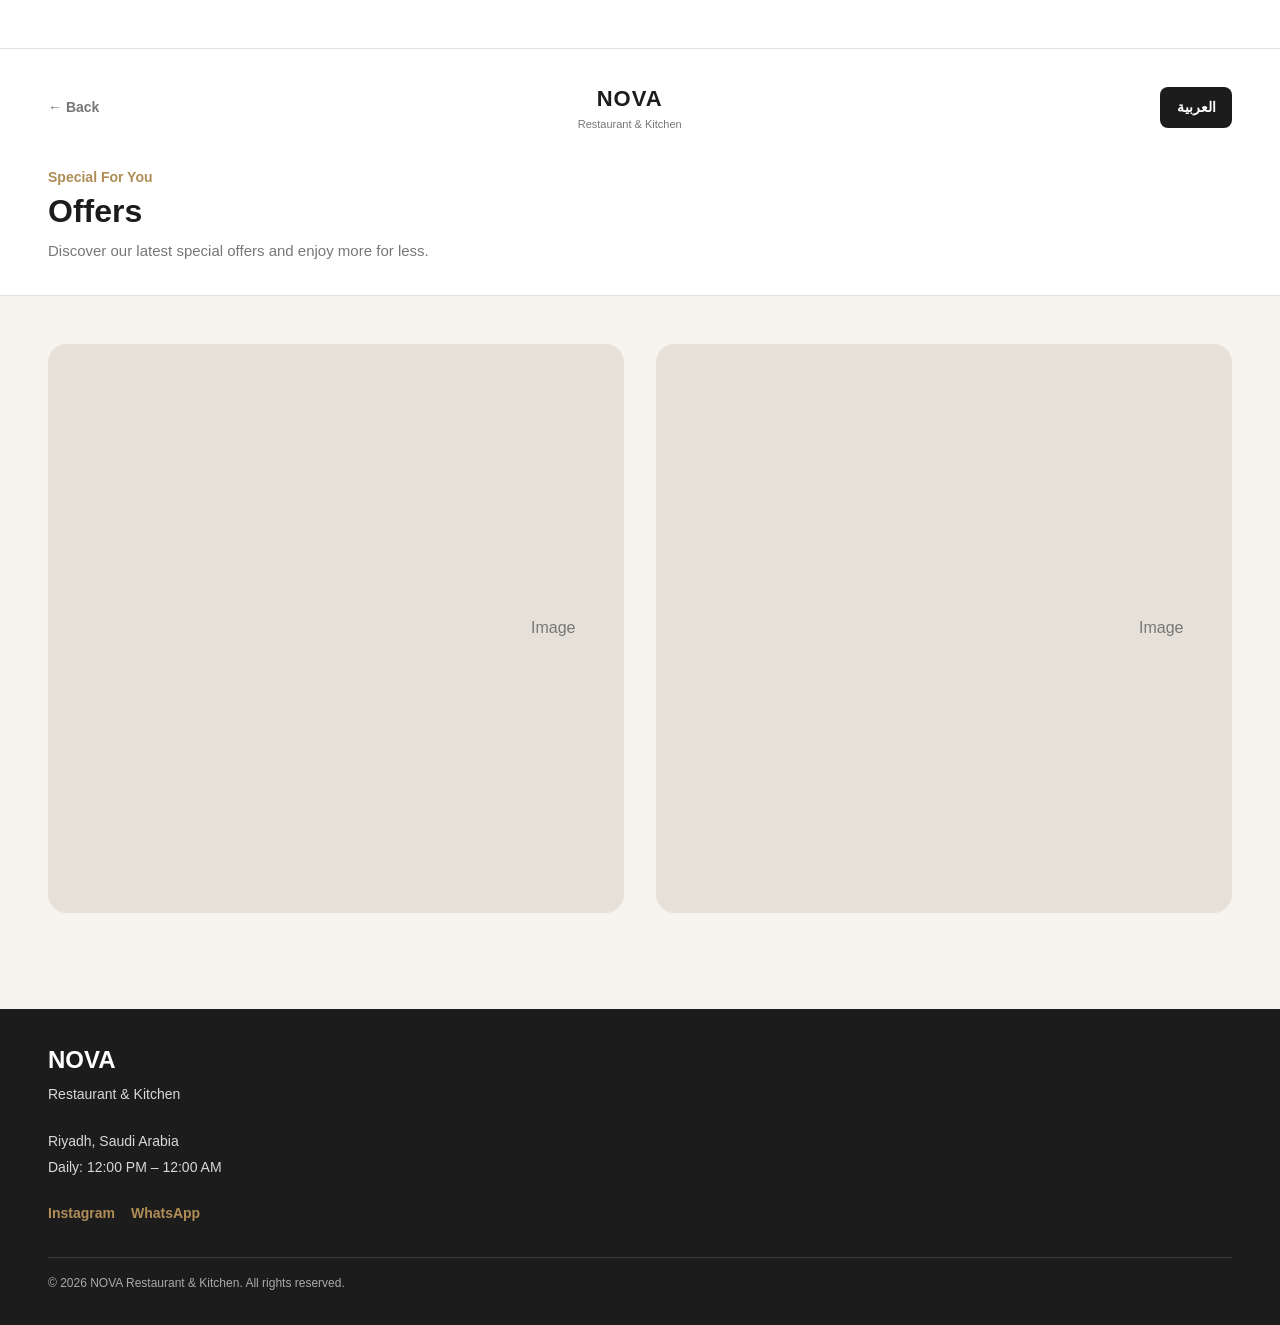
==== nova-restaurant-menu/offers.html @ 5a700b1c "Initial NOVA restaurant menu" ====
<!DOCTYPE html>
<html lang="en" dir="ltr">

<head>

    <meta charset="UTF-8">

    <meta
        name="viewport"
        content="width=device-width, initial-scale=1.0"
    >

    <meta
    name="description"
    content="Discover the latest special offers and exclusive deals from NOVA Restaurant & Kitchen."
>

<meta
    name="robots"
    content="index, follow"
>

<title>Special Offers | NOVA Restaurant & Kitchen</title>


    <!-- CSS -->

    <link
        rel="stylesheet"
        href="css/variables.css"
    >

    <link
        rel="stylesheet"
        href="css/global.css"
    >

    <link
        rel="stylesheet"
        href="css/components.css"
    >

    <link
        rel="stylesheet"
        href="css/responsive.css"
    >

</head>


<body>

    <div id="app">

        <!-- Header -->
        <header id="site-header">
        </header>


        <!-- Main Content -->
        <main id="main-content">

            <!-- Offers Header -->
            <section id="offers-header">

    <div class="container">

        <div class="offers-top">

            <a
                href="index.html"
                class="back-button"
            >
                ← Back
            </a>


            <div class="offers-brand">

                <span class="brand-name">
                    NOVA
                </span>

                <span class="brand-subtitle">
                    Restaurant & Kitchen
                </span>

            </div>


            <button
                type="button"
                class="language-button"
                id="language-button"
            >
                العربية
            </button>

        </div>


        <div class="offers-heading">

            <p class="section-label">
                Special For You
            </p>

            <h1 class="offers-title">
                Offers
            </h1>

            <p class="offers-description">
                Discover our latest special offers and enjoy more for less.
            </p>

        </div>

    </div>

</section>


            <!-- Offers Content -->
            <section id="offers-content">

    <div class="container">

        <div
            class="offers-list"
            id="offers-list"
        >
        </div>

    </div>

</section>

        </main>


        <!-- Footer -->
        <footer id="site-footer">

    <div class="container">

        <div class="footer-content">

            <div class="footer-brand">

                <h2>NOVA</h2>

                <p>
                    Restaurant & Kitchen
                </p>

            </div>


            <div class="footer-contact">

                <p>
                    Riyadh, Saudi Arabia
                </p>

                <p>
                    Daily: 12:00 PM – 12:00 AM
                </p>

            </div>


            <div class="footer-social">

                <a href="#">
                    Instagram
                </a>

                <a href="#">
                    WhatsApp
                </a>

            </div>

        </div>


        <div class="footer-bottom">

            <p>
                © 2026 NOVA Restaurant & Kitchen.
                All rights reserved.
            </p>

        </div>

    </div>

</footer>

    </div>
    <script src="js/main.js"></script>

</body>

</html>
---- nova-restaurant-menu/css/variables.css ----
:root {

    /* ==============================
       COLORS
    ============================== */

    --color-primary: #1C1C1C;
    --color-background: #F7F4EE;
    --color-surface: #FFFFFF;

    --color-accent: #B08D57;

    --color-text: #1C1C1C;
    --color-text-secondary: #777777;

    --color-border: #E5E1D8;


    /* ==============================
       FONTS
    ============================== */

    --font-english: "Inter", sans-serif;
    --font-arabic: "Tajawal", sans-serif;


    /* ==============================
       SPACING
    ============================== */

    --space-xs: 4px;
    --space-sm: 8px;
    --space-md: 16px;
    --space-lg: 24px;
    --space-xl: 32px;
    --space-2xl: 48px;


    /* ==============================
       BORDER RADIUS
    ============================== */

    --radius-sm: 8px;
    --radius-md: 12px;
    --radius-lg: 18px;


    /* ==============================
       LAYOUT
    ============================== */

    --container-width: 1200px;


    /* ==============================
       TRANSITION
    ============================== */

    --transition: 0.25s ease;

}
---- nova-restaurant-menu/css/global.css ----
/* ==============================
   GLOBAL RESET
============================== */

* {
    margin: 0;
    padding: 0;
    box-sizing: border-box;
}


/* ==============================
   HTML
============================== */

html {
    scroll-behavior: smooth;
}


/* ==============================
   BODY
============================== */

body {
    font-family: var(--font-english);
    background: var(--color-background);
    color: var(--color-text);
    line-height: 1.6;
}


/* ==============================
   ARABIC
============================== */

body[dir="rtl"] {
    font-family: var(--font-arabic);
}


/* ==============================
   FORM ELEMENTS
============================== */

button,
input {
    font: inherit;
}


/* ==============================
   BUTTON
============================== */

button {
    cursor: pointer;
    border: none;
}


/* ==============================
   IMAGES
============================== */

img {
    max-width: 100%;
    display: block;
}


/* ==============================
   LINKS
============================== */

a {
    text-decoration: none;
    color: inherit;
}


/* ==============================
   MAIN APP
============================== */

#app {
    width: 100%;
    min-height: 100vh;
}

/* ==============================
   RTL SUPPORT
============================== */

[dir="rtl"] {
    direction: rtl;
    text-align: right;
}


/* ==============================
   RTL LAYOUT ADJUSTMENTS
============================== */

[dir="rtl"] .quick-menu-button {
    align-self: flex-start;
}

[dir="rtl"] .product-badge {
    align-self: flex-start;
}


/* ==============================
   RTL TEXT
============================== */

[dir="rtl"] input {
    text-align: right;
}

/* ==============================
   CONTAINER
============================== */

.container {
    width: min(
        100% - 32px,
        var(--container-width)
    );

    margin-inline: auto;
}
---- nova-restaurant-menu/css/components.css ----
/* ==============================
   BASE LAYOUT
============================== */

#site-header,
#main-content,
#site-footer {
    width: 100%;
}


/* ==============================
   MAIN CONTENT
============================== */

#main-content {
    min-height: 60vh;
}

/* ==============================
   WELCOME SECTION
============================== */

#welcome-section {
    padding-block: var(--space-2xl);
}

.welcome-greeting {
    color: var(--color-accent);
    font-size: 14px;
    font-weight: 600;
    margin-bottom: var(--space-sm);
}

.welcome-title {
    font-size: 32px;
    line-height: 1.2;
    font-weight: 700;
    margin-bottom: var(--space-md);
}

.welcome-description {
    max-width: 520px;
    color: var(--color-text-secondary);
    font-size: 16px;
}

/* ==============================
   SEARCH SECTION
============================== */

#search-section {
    padding-block: var(--space-md);
}

.search-box {
    display: flex;
    gap: var(--space-sm);
    width: 100%;
}

.search-box input {
    flex: 1;
    min-width: 0;
    padding: 14px 16px;
    border: 1px solid var(--color-border);
    border-radius: var(--radius-md);
    background: var(--color-surface);
    color: var(--color-text);
    outline: none;
}

.search-box input:focus {
    border-color: var(--color-accent);
}

.search-box button {
    padding: 14px 20px;
    border-radius: var(--radius-md);
    background: var(--color-primary);
    color: var(--color-surface);
    transition: var(--transition);
}

.search-box button:hover {
    opacity: 0.9;
}

/* ==============================
   QUICK MENU SECTION
============================== */

#quick-menu-section {
    padding-block: var(--space-lg);
}

.quick-menu-card {
    display: flex;
    flex-direction: column;
    gap: var(--space-lg);
    padding: var(--space-xl);
    border-radius: var(--radius-lg);
    background: var(--color-primary);
    color: var(--color-surface);
}

.quick-menu-label {
    color: var(--color-accent);
    font-size: 14px;
    font-weight: 600;
    margin-bottom: var(--space-xs);
}

.quick-menu-title {
    font-size: 26px;
    line-height: 1.3;
    margin-bottom: var(--space-sm);
}

.quick-menu-description {
    color: #D8D8D8;
    font-size: 15px;
}

.quick-menu-button {
    align-self: flex-start;
    padding: 13px 20px;
    border-radius: var(--radius-md);
    background: var(--color-accent);
    color: var(--color-surface);
    font-weight: 600;
    transition: var(--transition);
}

.quick-menu-button:hover {
    opacity: 0.9;
}

/* ==============================
   CATEGORIES SECTION
============================== */

#categories-section {
    padding-block: var(--space-xl);
}

.section-heading {
    margin-bottom: var(--space-lg);
}

.section-label {
    color: var(--color-accent);
    font-size: 14px;
    font-weight: 600;
    margin-bottom: var(--space-xs);
}

.section-title {
    font-size: 24px;
    line-height: 1.3;
    font-weight: 700;
}

.categories-list {
    display: flex;
    gap: var(--space-sm);
    overflow-x: auto;
    padding-bottom: var(--space-sm);
    scrollbar-width: none;
}

.categories-list::-webkit-scrollbar {
    display: none;
}

.category-item {
    flex: 0 0 auto;
    padding: 10px 18px;
    border: 1px solid var(--color-border);
    border-radius: 999px;
    background: var(--color-surface);
    color: var(--color-text);
    white-space: nowrap;
    transition: var(--transition);
}

.category-item:hover {
    background: var(--color-primary);
    color: var(--color-surface);
    border-color: var(--color-primary);
}

/* ==============================
   POPULAR DISHES
============================== */

#popular-section {
    padding-block: var(--space-xl);
}

.products-grid {
    display: grid;
    grid-template-columns: 1fr;
    gap: var(--space-lg);
}

.product-card {
    overflow: hidden;
    border-radius: var(--radius-lg);
    background: var(--color-surface);
    border: 1px solid var(--color-border);
    transition: var(--transition);
}

.product-card:hover {
    transform: translateY(-2px);
}

.product-image {
    width: 100%;
    aspect-ratio: 4 / 3;
    display: flex;
    align-items: center;
    justify-content: center;
    background: var(--color-border);
    color: var(--color-text-secondary);
}

.product-content {
    padding: var(--space-md);
}

.product-name {
    font-size: 18px;
    font-weight: 700;
    margin-bottom: var(--space-xs);
}

.product-description {
    color: var(--color-text-secondary);
    font-size: 14px;
    margin-bottom: var(--space-md);
}

.product-price {
    color: var(--color-accent);
    font-size: 16px;
    font-weight: 700;
}

/* ==============================
   TODAY'S SPECIALS
============================== */

#specials-section {
    padding-block: var(--space-xl);
}

.specials-list {
    display: grid;
    grid-template-columns: 1fr;
    gap: var(--space-lg);
}

.offer-card {
    overflow: hidden;
    border-radius: var(--radius-lg);
    background: var(--color-surface);
    border: 1px solid var(--color-border);
}

.offer-image {
    width: 100%;
    aspect-ratio: 16 / 9;
    display: flex;
    align-items: center;
    justify-content: center;
    background: var(--color-border);
    color: var(--color-text-secondary);
}

.offer-content {
    padding: var(--space-lg);
}

.offer-label {
    color: var(--color-accent);
    font-size: 14px;
    font-weight: 600;
    margin-bottom: var(--space-xs);
}

.offer-title {
    font-size: 22px;
    font-weight: 700;
    margin-bottom: var(--space-sm);
}

.offer-description {
    color: var(--color-text-secondary);
    font-size: 14px;
    margin-bottom: var(--space-md);
}

.offer-price {
    display: flex;
    align-items: center;
    gap: var(--space-sm);
}

.offer-price-current {
    color: var(--color-accent);
    font-size: 18px;
    font-weight: 700;
}

.offer-price-original {
    color: var(--color-text-secondary);
    font-size: 14px;
    text-decoration: line-through;
}

/* ==============================
   RESTAURANT INFORMATION
============================== */

#restaurant-info-section {
    padding-block: var(--space-xl);
}

.restaurant-info {
    display: grid;
    grid-template-columns: 1fr;
    gap: var(--space-lg);
}

.restaurant-info > div {
    padding: var(--space-lg);
    border-radius: var(--radius-md);
    background: var(--color-surface);
    border: 1px solid var(--color-border);
}

.restaurant-info h3 {
    font-size: 18px;
    font-weight: 700;
    margin-bottom: var(--space-sm);
}

.restaurant-info p {
    color: var(--color-text-secondary);
    font-size: 14px;
}

.restaurant-actions {
    display: flex;
    flex-wrap: wrap;
    gap: var(--space-sm);
}

.restaurant-actions button {
    padding: 11px 16px;
    border-radius: var(--radius-md);
    background: var(--color-primary);
    color: var(--color-surface);
    transition: var(--transition);
}

.restaurant-actions button:hover {
    opacity: 0.9;
}

/* ==============================
   QUICK MENU HEADER
============================== */

#quick-menu-header {
    padding-block: var(--space-lg);
    border-bottom: 1px solid var(--color-border);
    background: var(--color-surface);
}

.quick-menu-top {
    display: flex;
    align-items: center;
    justify-content: space-between;
    gap: var(--space-md);
}

.back-button,
.language-button {
    font-size: 14px;
    font-weight: 600;
}

.back-button {
    color: var(--color-text-secondary);
}

.back-button:hover {
    color: var(--color-text);
}

.quick-menu-brand {
    display: flex;
    flex-direction: column;
    align-items: center;
}

.brand-name {
    font-size: 22px;
    font-weight: 700;
    letter-spacing: 1px;
}

.brand-subtitle {
    color: var(--color-text-secondary);
    font-size: 11px;
}

.language-button {
    padding: 9px 12px;
    border-radius: var(--radius-sm);
    background: var(--color-primary);
    color: var(--color-surface);
}

/* ==============================
   QUICK MENU CATEGORY NAVIGATION
============================== */

#quick-menu-categories {
    position: sticky;
    top: 0;
    z-index: 10;
    padding-block: var(--space-sm);
    background: var(--color-background);
    border-bottom: 1px solid var(--color-border);
}

.quick-menu-category-list {
    display: flex;
    gap: var(--space-sm);
    overflow-x: auto;
    padding-block: 2px;
    scrollbar-width: none;
}

.quick-menu-category-list::-webkit-scrollbar {
    display: none;
}

.quick-category {
    flex: 0 0 auto;
    padding: 9px 16px;
    border: 1px solid var(--color-border);
    border-radius: 999px;
    background: var(--color-surface);
    color: var(--color-text);
    font-size: 14px;
    font-weight: 600;
    white-space: nowrap;
    transition: var(--transition);
}

.quick-category:hover,
.quick-category.active {
    background: var(--color-primary);
    border-color: var(--color-primary);
    color: var(--color-surface);
}

/* ==============================
   QUICK MENU CONTENT
============================== */

#quick-menu-content {
    padding-block: var(--space-xl);
}

.quick-category-section {
    padding-block: var(--space-lg);
    scroll-margin-top: 70px;
}

.quick-category-title {
    font-size: 22px;
    font-weight: 700;
    margin-bottom: var(--space-md);
}

.quick-menu-items {
    display: flex;
    flex-direction: column;
    gap: var(--space-sm);
}

.quick-menu-item {
    display: flex;
    align-items: flex-start;
    justify-content: space-between;
    gap: var(--space-md);

    padding: var(--space-md);

    border-bottom: 1px solid var(--color-border);

    transition: var(--transition);
}

.quick-menu-item:hover {
    background: var(--color-surface);
    border-radius: var(--radius-sm);
}

.quick-menu-item h3 {
    font-size: 16px;
    font-weight: 700;
    margin-bottom: 4px;
}

.quick-menu-item p {
    color: var(--color-text-secondary);
    font-size: 13px;
    line-height: 1.5;
}

.quick-menu-item span {
    flex: 0 0 auto;
    color: var(--color-accent);
    font-size: 15px;
    font-weight: 700;
    white-space: nowrap;
}

/* ==============================
   FOOTER
============================== */

#site-footer {
    margin-top: var(--space-2xl);
    padding-block: var(--space-xl);
    background: var(--color-primary);
    color: var(--color-surface);
}

.footer-content {
    display: grid;
    grid-template-columns: 1fr;
    gap: var(--space-lg);
}

.footer-brand h2 {
    font-size: 24px;
    margin-bottom: var(--space-xs);
}

.footer-brand p,
.footer-contact p {
    color: #D8D8D8;
    font-size: 14px;
}

.footer-contact {
    display: flex;
    flex-direction: column;
    gap: var(--space-xs);
}

.footer-social {
    display: flex;
    flex-wrap: wrap;
    gap: var(--space-md);
}

.footer-social a {
    color: var(--color-accent);
    font-size: 14px;
    font-weight: 600;
}

.footer-bottom {
    margin-top: var(--space-xl);
    padding-top: var(--space-md);
    border-top: 1px solid #3A3A3A;
}

.footer-bottom p {
    color: #AAAAAA;
    font-size: 12px;
}

/* ==============================
   VISUAL MENU
============================== */

#visual-menu-header {
    padding-block: var(--space-lg);
    background: var(--color-surface);
    border-bottom: 1px solid var(--color-border);
}

.visual-menu-top {
    display: flex;
    align-items: center;
    justify-content: space-between;
    gap: var(--space-md);
}

.visual-menu-brand {
    display: flex;
    flex-direction: column;
    align-items: center;
}


#visual-menu-categories {
    position: sticky;
    top: 0;
    z-index: 10;
    padding-block: var(--space-sm);
    background: var(--color-background);
    border-bottom: 1px solid var(--color-border);
}

.visual-menu-category-list {
    display: flex;
    gap: var(--space-sm);
    overflow-x: auto;
    scrollbar-width: none;
}

.visual-menu-category-list::-webkit-scrollbar {
    display: none;
}

.visual-category {
    flex: 0 0 auto;
    padding: 9px 16px;
    border: 1px solid var(--color-border);
    border-radius: 999px;
    background: var(--color-surface);
    color: var(--color-text);
    font-size: 14px;
    font-weight: 600;
    white-space: nowrap;
    transition: var(--transition);
}

.visual-category:hover,
.visual-category.active {
    background: var(--color-primary);
    border-color: var(--color-primary);
    color: var(--color-surface);
}


/* ==============================
   VIEW CONTROLS
============================== */

#visual-menu-controls {
    padding-block: var(--space-md);
}

.menu-controls {
    display: flex;
    align-items: center;
    justify-content: flex-end;
    gap: var(--space-sm);
}

.view-mode-label {
    color: var(--color-text-secondary);
    font-size: 14px;
}

.view-mode-buttons {
    display: flex;
    gap: 4px;
    padding: 4px;
    border-radius: var(--radius-md);
    background: var(--color-border);
}

.view-mode-button {
    padding: 8px 14px;
    border-radius: var(--radius-sm);
    background: transparent;
    color: var(--color-text);
    font-size: 13px;
    font-weight: 600;
}

.view-mode-button.active {
    background: var(--color-surface);
}


/* ==============================
   VISUAL PRODUCTS
============================== */

#visual-menu-products {
    padding-block: var(--space-lg);
}

.visual-category-section {
    padding-block: var(--space-lg);
    scroll-margin-top: 70px;
}

.visual-category-title {
    font-size: 22px;
    font-weight: 700;
    margin-bottom: var(--space-lg);
}

.visual-products-grid {
    display: grid;
    grid-template-columns: 1fr;
    gap: var(--space-lg);
}

.visual-product-card {
    overflow: hidden;
    border-radius: var(--radius-lg);
    background: var(--color-surface);
    border: 1px solid var(--color-border);
    transition: var(--transition);
}

.visual-product-card:hover {
    transform: translateY(-3px);
}

.visual-product-image {
    width: 100%;
    aspect-ratio: 4 / 3;
    display: flex;
    align-items: center;
    justify-content: center;
    background: var(--color-border);
    color: var(--color-text-secondary);
}

.visual-product-content {
    padding: var(--space-md);
}

.visual-product-content h3 {
    font-size: 17px;
    font-weight: 700;
    margin-bottom: var(--space-xs);
}

.visual-product-content p {
    color: var(--color-text-secondary);
    font-size: 14px;
    margin-bottom: var(--space-md);
}

.visual-product-price {
    color: var(--color-accent);
    font-size: 16px;
    font-weight: 700;
}

/* ==============================
   PRODUCT DETAILS
============================== */

#product-details-header {
    padding-block: var(--space-lg);
    background: var(--color-surface);
    border-bottom: 1px solid var(--color-border);
}

.product-details-top {
    display: flex;
    align-items: center;
    justify-content: space-between;
    gap: var(--space-md);
}

.product-details-brand {
    display: flex;
    flex-direction: column;
    align-items: center;
}


#product-details-content {
    padding-block: var(--space-2xl);
}

.product-details {
    display: grid;
    grid-template-columns: 1fr;
    gap: var(--space-xl);
}


/* Product Image */

.product-details-image {
    width: 100%;
    aspect-ratio: 4 / 3;
    display: flex;
    align-items: center;
    justify-content: center;

    border-radius: var(--radius-lg);

    background: var(--color-border);
    color: var(--color-text-secondary);
}


/* Product Information */

.product-details-info {
    display: flex;
    flex-direction: column;
}


/* Badge */

.product-badge {
    align-self: flex-start;
    margin-bottom: var(--space-sm);

    padding: 6px 10px;

    border-radius: 999px;

    background: var(--color-accent);
    color: var(--color-surface);

    font-size: 12px;
    font-weight: 600;
}


/* Name */

.product-details-name {
    font-size: 30px;
    line-height: 1.2;
    font-weight: 700;
    margin-bottom: var(--space-sm);
}


/* Price */

.product-details-price {
    color: var(--color-accent);
    font-size: 20px;
    font-weight: 700;
    margin-bottom: var(--space-lg);
}


/* Description */

.product-details-description {
    color: var(--color-text-secondary);
    font-size: 15px;
    line-height: 1.7;
    margin-bottom: var(--space-xl);
}


/* Details Sections */

.product-details-section {
    padding-block: var(--space-lg);
    border-top: 1px solid var(--color-border);
}

.product-details-section h2 {
    font-size: 17px;
    font-weight: 700;
    margin-bottom: var(--space-sm);
}

.product-details-section p {
    color: var(--color-text-secondary);
    font-size: 14px;
    line-height: 1.7;
}

/* ==============================
   SEARCH PAGE
============================== */

#search-page-header {
    padding-block: var(--space-lg);
    background: var(--color-surface);
    border-bottom: 1px solid var(--color-border);
}

.search-page-top {
    display: flex;
    align-items: center;
    justify-content: space-between;
    gap: var(--space-md);
}

.search-page-brand {
    display: flex;
    flex-direction: column;
    align-items: center;
}

.search-page-heading {
    margin-top: var(--space-xl);
}

.search-page-title {
    font-size: 30px;
    line-height: 1.2;
    font-weight: 700;
}


/* Search Input */

#search-page-input {
    padding-block: var(--space-xl);
}

.search-page-box {
    display: flex;
    gap: var(--space-sm);
}

.search-page-box input {
    flex: 1;
    min-width: 0;
    padding: 14px 16px;
    border: 1px solid var(--color-border);
    border-radius: var(--radius-md);
    background: var(--color-surface);
    color: var(--color-text);
    outline: none;
}

.search-page-box input:focus {
    border-color: var(--color-accent);
}

.search-page-box button {
    padding: 14px 20px;
    border-radius: var(--radius-md);
    background: var(--color-primary);
    color: var(--color-surface);
}


/* Popular Searches */

#popular-searches {
    padding-block: var(--space-lg);
}

.popular-search-list {
    display: flex;
    flex-wrap: wrap;
    gap: var(--space-sm);
}

.popular-search-item {
    padding: 10px 16px;
    border: 1px solid var(--color-border);
    border-radius: 999px;
    background: var(--color-surface);
    color: var(--color-text);
    font-size: 14px;
    transition: var(--transition);
}

.popular-search-item:hover {
    background: var(--color-primary);
    border-color: var(--color-primary);
    color: var(--color-surface);
}


/* Search Results */

#search-results {
    padding-block: var(--space-xl);
}

.search-results-grid {
    display: grid;
    grid-template-columns: 1fr;
    gap: var(--space-lg);
}

.search-result-card {
    overflow: hidden;
    border: 1px solid var(--color-border);
    border-radius: var(--radius-lg);
    background: var(--color-surface);
    transition: var(--transition);
}

.search-result-card:hover {
    transform: translateY(-2px);
}

.search-result-image {
    width: 100%;
    aspect-ratio: 4 / 3;
    display: flex;
    align-items: center;
    justify-content: center;
    background: var(--color-border);
    color: var(--color-text-secondary);
}

.search-result-content {
    padding: var(--space-md);
}

.search-result-content h3 {
    font-size: 17px;
    font-weight: 700;
    margin-bottom: var(--space-xs);
}

.search-result-content p {
    color: var(--color-text-secondary);
    font-size: 14px;
    margin-bottom: var(--space-md);
}

.search-result-content span {
    color: var(--color-accent);
    font-size: 16px;
    font-weight: 700;
}


/* No Results */

.search-no-results {
    padding-block: var(--space-2xl);
    text-align: center;
}

.search-no-results h3 {
    font-size: 20px;
    margin-bottom: var(--space-sm);
}

.search-no-results p {
    color: var(--color-text-secondary);
}

/* ==============================
   OFFERS HEADER
============================== */

#offers-header {
    padding-block: var(--space-xl);
    background: var(--color-surface);
    border-bottom: 1px solid var(--color-border);
}

.offers-top {
    display: flex;
    align-items: center;
    justify-content: space-between;
    gap: var(--space-md);
}

.offers-brand {
    display: flex;
    flex-direction: column;
    align-items: center;
}

.offers-heading {
    margin-top: var(--space-xl);
}

.offers-title {
    font-size: 32px;
    line-height: 1.2;
    font-weight: 700;
    margin-bottom: var(--space-sm);
}

.offers-description {
    max-width: 560px;
    color: var(--color-text-secondary);
    font-size: 15px;
}

/* ==============================
   OFFERS PAGE
============================== */

#offers-content {
    padding-block: var(--space-2xl);
}


/* ==============================
   OFFERS LIST
============================== */

.offers-list {
    display: grid;
    grid-template-columns: 1fr;
    gap: var(--space-xl);
}


/* ==============================
   OFFER PAGE CARD
============================== */

.offer-page-card {
    overflow: hidden;
    border-radius: var(--radius-lg);
    background: var(--color-surface);
    border: 1px solid var(--color-border);
    transition: var(--transition);
}

.offer-page-card:hover {
    transform: translateY(-3px);
}


/* ==============================
   OFFER IMAGE
============================== */

.offer-page-image {
    width: 100%;
    aspect-ratio: 16 / 9;

    display: flex;
    align-items: center;
    justify-content: center;

    background: var(--color-border);
    color: var(--color-text-secondary);
}


/* ==============================
   OFFER CONTENT
============================== */

.offer-page-content {
    padding: var(--space-lg);
}


/* ==============================
   OFFER BADGE
============================== */

.offer-page-badge {
    display: inline-block;

    margin-bottom: var(--space-sm);

    padding: 6px 10px;

    border-radius: 999px;

    background: var(--color-accent);
    color: var(--color-surface);

    font-size: 12px;
    font-weight: 600;
}


/* ==============================
   OFFER TITLE
============================== */

.offer-page-title {
    font-size: 22px;
    font-weight: 700;
    margin-bottom: var(--space-sm);
}


/* ==============================
   OFFER DESCRIPTION
============================== */

.offer-page-description {
    color: var(--color-text-secondary);
    font-size: 14px;
    line-height: 1.7;
    margin-bottom: var(--space-lg);
}


/* ==============================
   OFFER PRICE
============================== */

.offer-page-price {
    display: flex;
    align-items: center;
    gap: var(--space-sm);

    margin-bottom: var(--space-lg);
}

.offer-page-current {
    color: var(--color-accent);
    font-size: 20px;
    font-weight: 700;
}

.offer-page-original {
    color: var(--color-text-secondary);
    font-size: 14px;
    text-decoration: line-through;
}


/* ==============================
   OFFER BUTTON
============================== */

.offer-page-button {
    display: inline-block;

    padding: 12px 18px;

    border-radius: var(--radius-md);

    background: var(--color-primary);
    color: var(--color-surface);

    font-size: 14px;
    font-weight: 600;

    transition: var(--transition);
}

.offer-page-button:hover {
    opacity: 0.9;
}

/* ==============================
   RESTAURANT PAGE HEADER
============================== */

#restaurant-page-header {
    padding-block: var(--space-xl);
    background: var(--color-surface);
    border-bottom: 1px solid var(--color-border);
}

.restaurant-page-top {
    display: flex;
    align-items: center;
    justify-content: space-between;
    gap: var(--space-md);
}

.restaurant-page-brand {
    display: flex;
    flex-direction: column;
    align-items: center;
}

.restaurant-page-heading {
    margin-top: var(--space-xl);
}

.restaurant-page-title {
    font-size: 32px;
    line-height: 1.2;
    font-weight: 700;
    margin-bottom: var(--space-sm);
}

.restaurant-page-description {
    max-width: 560px;
    color: var(--color-text-secondary);
    font-size: 15px;
}

/* ==============================
   RESTAURANT PAGE CONTENT
============================== */

#restaurant-page-content {
    padding-block: var(--space-2xl);
}


/* ==============================
   RESTAURANT PAGE GRID
============================== */

.restaurant-page-grid {
    display: grid;
    grid-template-columns: 1fr;
    gap: var(--space-lg);
}


/* ==============================
   RESTAURANT PAGE CARD
============================== */

.restaurant-page-card {
    padding: var(--space-xl);

    border-radius: var(--radius-lg);

    background: var(--color-surface);

    border: 1px solid var(--color-border);
}


/* ==============================
   CARD TITLE
============================== */

.restaurant-page-card h2 {
    font-size: 22px;
    line-height: 1.3;
    font-weight: 700;

    margin-bottom: var(--space-sm);
}


/* ==============================
   CARD TEXT
============================== */

.restaurant-page-card > p:not(.section-label) {
    color: var(--color-text-secondary);

    font-size: 15px;

    line-height: 1.7;
}


/* ==============================
   OPENING HOURS
============================== */

.restaurant-hours-list {
    display: flex;
    flex-direction: column;
    gap: var(--space-md);

    margin-top: var(--space-md);
}

.restaurant-hours-list div {
    display: flex;
    flex-direction: column;
    gap: 4px;

    padding-bottom: var(--space-md);

    border-bottom: 1px solid var(--color-border);
}

.restaurant-hours-list div:last-child {
    padding-bottom: 0;
    border-bottom: none;
}

.restaurant-hours-list span {
    color: var(--color-text-secondary);

    font-size: 14px;
}

.restaurant-hours-list strong {
    color: var(--color-text);

    font-size: 15px;
}


/* ==============================
   ACTION BUTTONS
============================== */

.restaurant-page-actions {
    display: flex;
    flex-wrap: wrap;
    gap: var(--space-sm);

    margin-top: var(--space-lg);
}

.restaurant-page-button {
    display: inline-block;

    padding: 11px 16px;

    border-radius: var(--radius-md);

    background: var(--color-primary);
    color: var(--color-surface);

    font-size: 14px;
    font-weight: 600;

    transition: var(--transition);
}

.restaurant-page-button:hover {
    opacity: 0.9;
}


/* ==============================
   SOCIAL MEDIA
============================== */

.restaurant-page-social {
    display: flex;
    flex-wrap: wrap;
    gap: var(--space-md);

    margin-top: var(--space-lg);
}

.restaurant-page-social a {
    color: var(--color-accent);

    font-size: 14px;
    font-weight: 600;
}


/* ==============================
   MAP
============================== */

.restaurant-map-placeholder {
    width: 100%;
    min-height: 220px;

    display: flex;
    align-items: center;
    justify-content: center;

    margin-top: var(--space-lg);

    border-radius: var(--radius-md);

    background: var(--color-border);

    color: var(--color-text-secondary);

    font-size: 14px;
}

/* ==============================
   LANGUAGE BUTTON
============================== */

.language-button {
    min-width: 72px;
    padding: 9px 12px;

    border-radius: var(--radius-sm);

    background: var(--color-primary);
    color: var(--color-surface);

    font-size: 14px;
    font-weight: 600;

    transition: var(--transition);
}

.language-button:hover {
    opacity: 0.9;
}

/* ==============================
   RTL FLEX SUPPORT
============================== */

[dir="rtl"] .quick-menu-top,
[dir="rtl"] .visual-menu-top,
[dir="rtl"] .product-details-top,
[dir="rtl"] .search-page-top,
[dir="rtl"] .offers-top,
[dir="rtl"] .restaurant-page-top {
    direction: rtl;
}


/* ==============================
   RTL PRICE LAYOUT
============================== */

[dir="rtl"] .offer-price,
[dir="rtl"] .offer-page-price {
    flex-direction: row;
}


/* ==============================
   RTL ACTIONS
============================== */

[dir="rtl"] .restaurant-actions,
[dir="rtl"] .restaurant-page-actions,
[dir="rtl"] .restaurant-page-social {
    justify-content: flex-start;
}

/* ==============================
   HOME HEADER
============================== */

#site-header {
    padding-block: var(--space-lg);
    background: var(--color-surface);
    border-bottom: 1px solid var(--color-border);
}

.home-header {
    display: flex;
    align-items: center;
    justify-content: space-between;
    gap: var(--space-md);
}

.home-brand {
    display: flex;
    flex-direction: column;
}

.home-brand .brand-name {
    font-size: 24px;
    font-weight: 700;
    line-height: 1.2;
}

.home-brand .brand-subtitle {
    color: var(--color-text-secondary);
    font-size: 11px;
    line-height: 1.3;
}
---- nova-restaurant-menu/css/responsive.css ----
/* ==============================
   TABLET
============================== */

@media (min-width: 768px) {

    .container {
        width: min(
            100% - 64px,
            var(--container-width)
        );
    }


    /* ==============================
       PRODUCT GRIDS
    ============================== */

    .products-grid {
        grid-template-columns: repeat(2, 1fr);
    }

    .visual-products-grid {
        grid-template-columns: repeat(2, 1fr);
    }

    .search-results-grid {
        grid-template-columns: repeat(2, 1fr);
    }


    /* ==============================
       OFFERS
    ============================== */

    .offers-list {
        grid-template-columns: repeat(2, 1fr);
    }


    /* ==============================
       RESTAURANT INFORMATION
    ============================== */

    .restaurant-page-grid {
        grid-template-columns: repeat(2, 1fr);
    }

}


/* ==============================
   DESKTOP
============================== */

@media (min-width: 1200px) {

    .container {
        width: min(
            100% - 96px,
            var(--container-width)
        );
    }


    /* ==============================
       PRODUCT GRIDS
    ============================== */

    .products-grid {
        grid-template-columns: repeat(3, 1fr);
    }

    .visual-products-grid {
        grid-template-columns: repeat(3, 1fr);
    }

    .search-results-grid {
        grid-template-columns: repeat(3, 1fr);
    }


    /* ==============================
       OFFERS
    ============================== */

    .offers-list {
        grid-template-columns: repeat(2, 1fr);
    }


    /* ==============================
       RESTAURANT INFORMATION
    ============================== */

    .restaurant-page-grid {
        grid-template-columns: repeat(2, 1fr);
    }

}

/* ==============================
   MOBILE HEADER
============================== */

@media (max-width: 767px) {

    .quick-menu-top,
    .visual-menu-top,
    .product-details-top,
    .search-page-top,
    .offers-top,
    .restaurant-page-top {
        gap: var(--space-sm);
    }


    .brand-name {
        font-size: 20px;
    }


    .brand-subtitle {
        font-size: 10px;
    }


    .back-button,
    .language-button {
        font-size: 13px;
    }


    .language-button {
        padding: 8px 10px;
    }

}

/* ==============================
   MOBILE TYPOGRAPHY
============================== */

@media (max-width: 767px) {

    .welcome-title {
        font-size: 28px;
    }


    .quick-menu-title {
        font-size: 23px;
    }


    .section-title {
        font-size: 22px;
    }


    .product-details-name {
        font-size: 27px;
    }


    .search-page-title,
    .offers-title,
    .restaurant-page-title {
        font-size: 28px;
    }


    .visual-category-title,
    .quick-category-title {
        font-size: 20px;
    }

}

/* ==============================
   MOBILE CATEGORY NAVIGATION
============================== */

@media (max-width: 767px) {

    .quick-menu-category-list,
    .visual-menu-category-list,
    .categories-list {
        width: 100%;
        overflow-x: auto;
        overflow-y: hidden;

        -webkit-overflow-scrolling: touch;

        scrollbar-width: none;
    }


    .quick-menu-category-list::-webkit-scrollbar,
    .visual-menu-category-list::-webkit-scrollbar,
    .categories-list::-webkit-scrollbar {
        display: none;
    }


    .quick-category,
    .visual-category,
    .category-item {
        flex-shrink: 0;
    }

}

/* ==============================
   QUICK MENU RESPONSIVE
============================== */

@media (min-width: 768px) {

    .quick-menu-card {
        flex-direction: row;
        align-items: center;
        justify-content: space-between;
    }


    .quick-menu-content {
        max-width: 680px;
    }


    .quick-menu-button {
        flex-shrink: 0;
    }

}

/* ==============================
   PRODUCT DETAILS RESPONSIVE
============================== */

@media (min-width: 768px) {

    .product-details {
        grid-template-columns: 1.1fr 1fr;
        align-items: start;
    }


    .product-details-image {
        position: sticky;
        top: var(--space-lg);
    }

}

/* ==============================
   OFFERS RESPONSIVE
============================== */

@media (min-width: 768px) {

    .offer-page-card {
        display: grid;
        grid-template-columns: 1fr 1fr;
        align-items: stretch;
    }


    .offer-page-image {
        height: 100%;
        min-height: 280px;
    }


    .offer-page-content {
        display: flex;
        flex-direction: column;
        justify-content: center;
    }


    .offer-page-button {
        align-self: flex-start;
    }

}

/* ==============================
   RESTAURANT INFORMATION RESPONSIVE
============================== */

@media (min-width: 768px) {

    .restaurant-page-card {
        min-height: 100%;
    }


    .restaurant-map-card {
        grid-column: 1 / -1;
    }


    .restaurant-map-placeholder {
        min-height: 300px;
    }

}
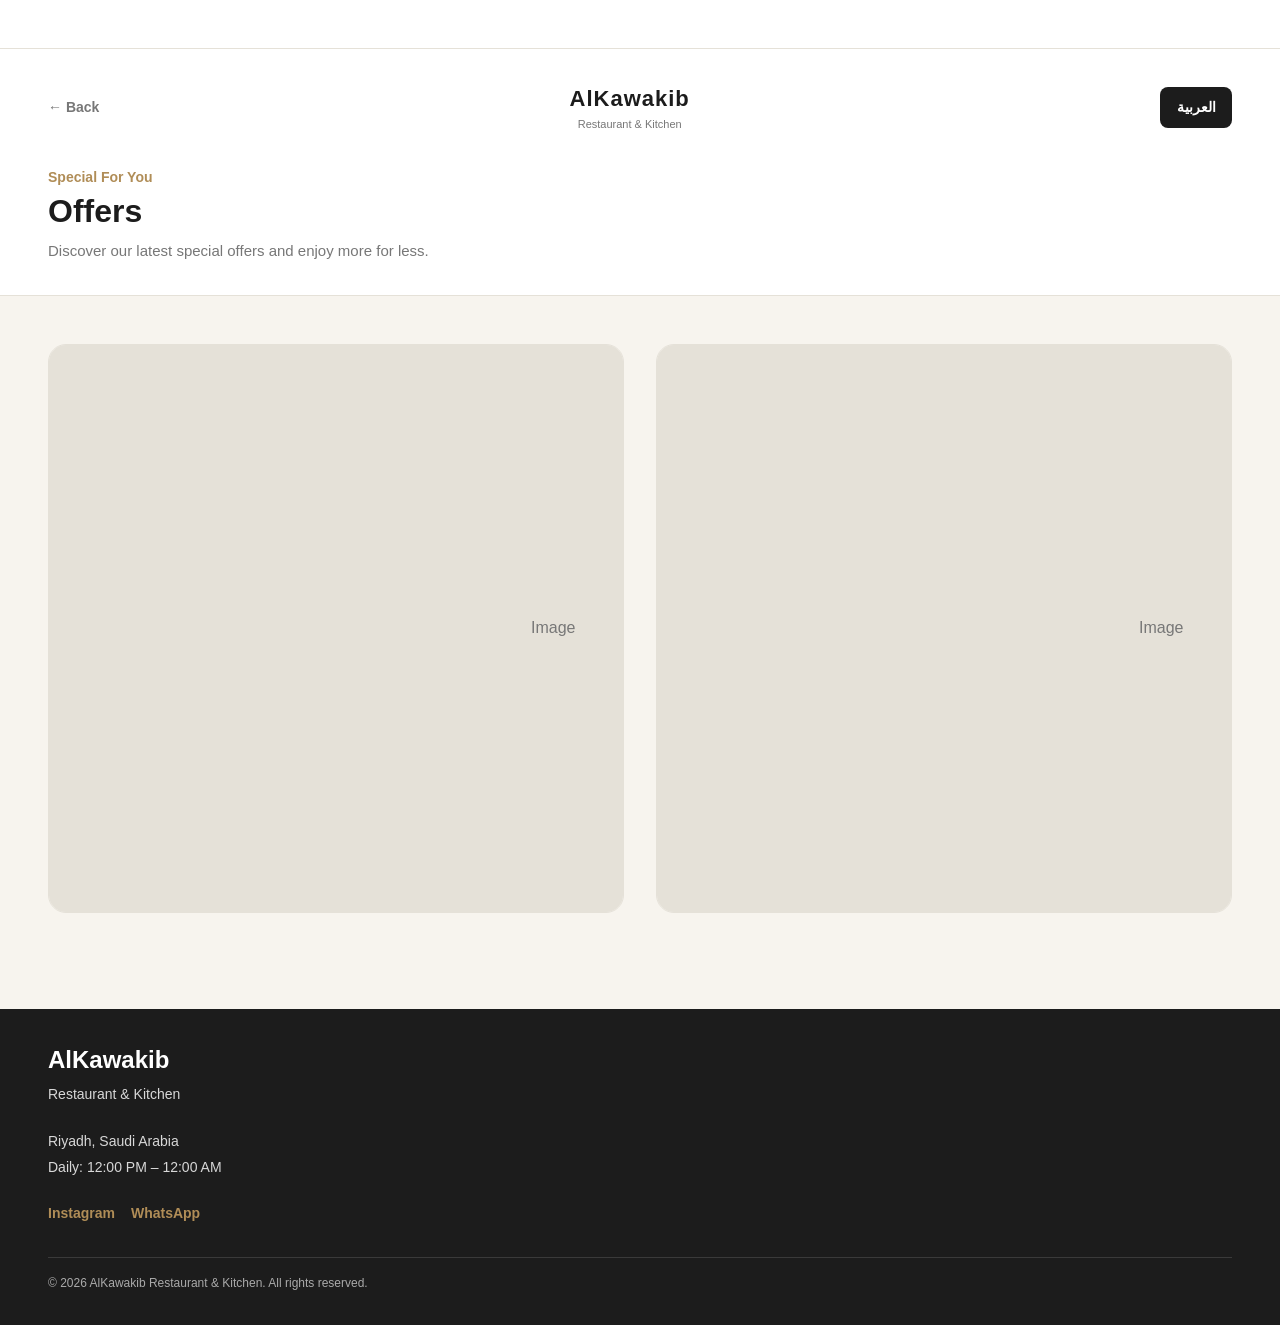
==== commit a0b5a1ee: "Update restaurant name to AlKawakib" ====
--- a/nova-restaurant-menu/offers.html
+++ b/nova-restaurant-menu/offers.html
@@ -12,7 +12,7 @@
 
     <meta
     name="description"
-    content="Discover the latest special offers and exclusive deals from NOVA Restaurant & Kitchen."
+    content="Discover the latest special offers and exclusive deals from AlKawakib Restaurant & Kitchen."
 >
 
 <meta
@@ -20,7 +20,7 @@
     content="index, follow"
 >
 
-<title>Special Offers | NOVA Restaurant & Kitchen</title>
+<title>Special Offers | AlKawakib Restaurant & Kitchen</title>
 
 
     <!-- CSS -->
@@ -78,7 +78,7 @@
             <div class="offers-brand">
 
                 <span class="brand-name">
-                    NOVA
+                    AlKawakib
                 </span>
 
                 <span class="brand-subtitle">
@@ -147,7 +147,7 @@
 
             <div class="footer-brand">
 
-                <h2>NOVA</h2>
+                <h2>AlKawakib</h2>
 
                 <p>
                     Restaurant & Kitchen
@@ -187,7 +187,7 @@
         <div class="footer-bottom">
 
             <p>
-                © 2026 NOVA Restaurant & Kitchen.
+                © 2026 AlKawakib Restaurant & Kitchen.
                 All rights reserved.
             </p>
 
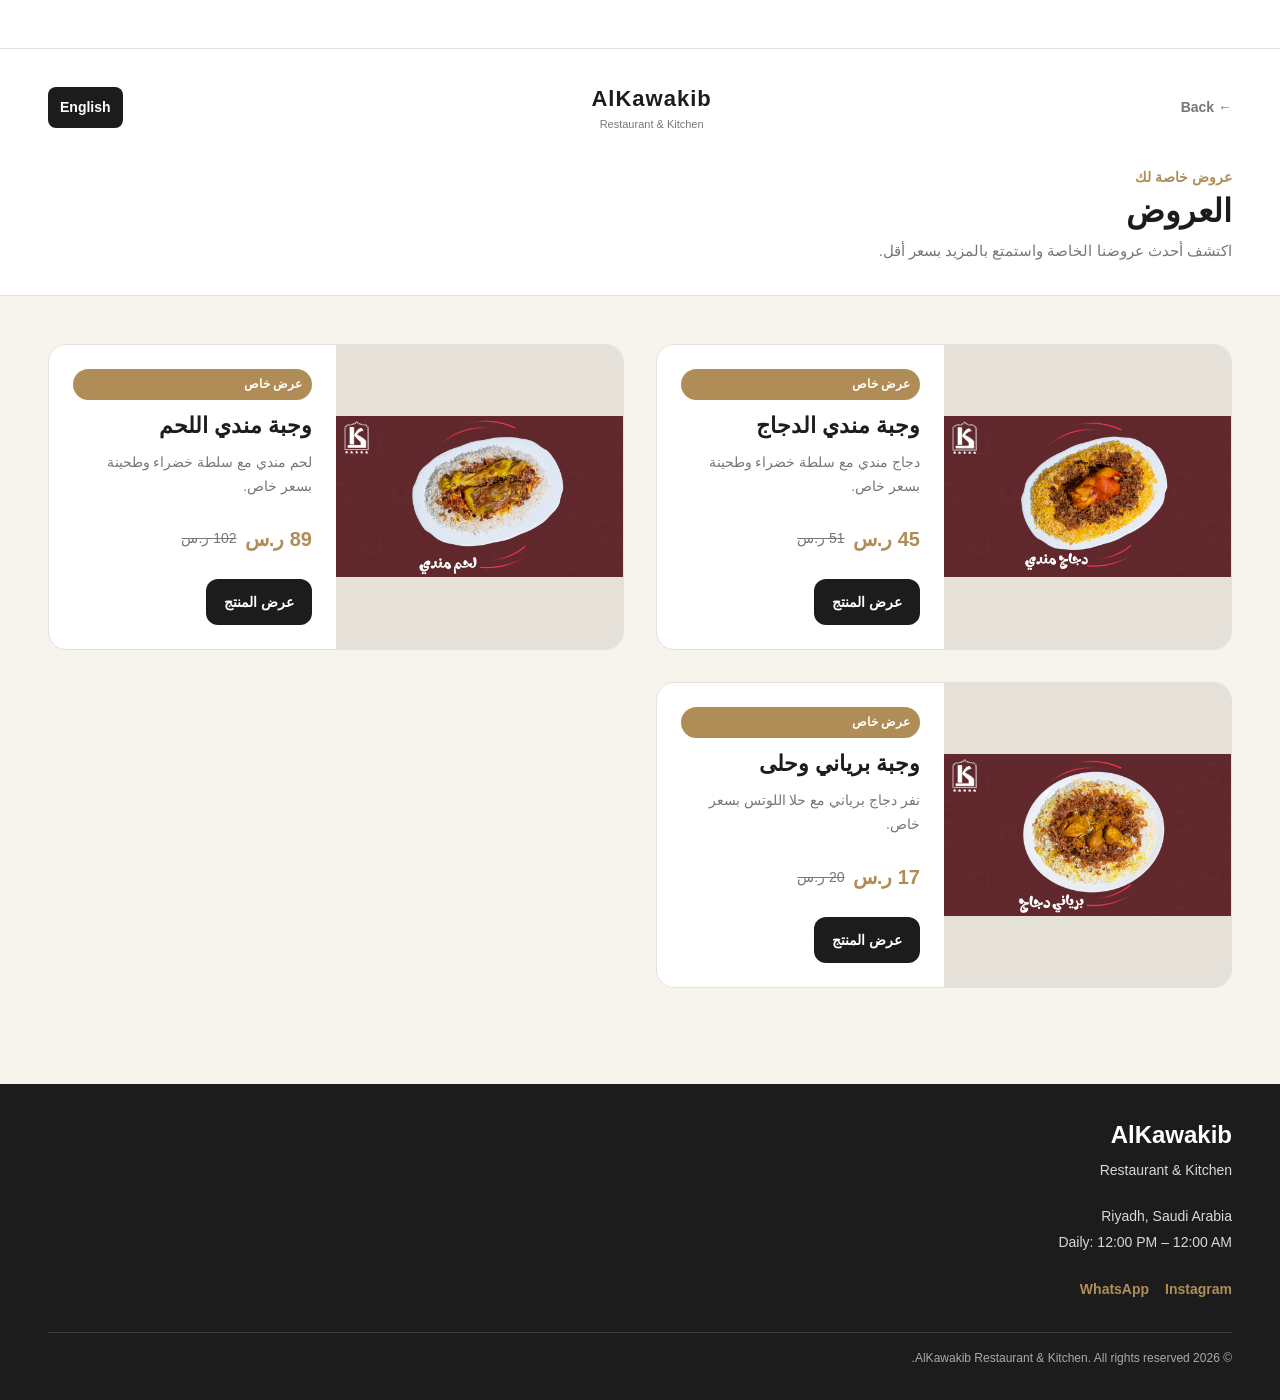
==== commit e25a9a5c: "Update AlKawakib digital menu" ====
--- a/nova-restaurant-menu/offers.html
+++ b/nova-restaurant-menu/offers.html
@@ -101,19 +101,19 @@
 
         <div class="offers-heading">
 
-            <p class="section-label">
-                Special For You
-            </p>
-
-            <h1 class="offers-title">
-                Offers
-            </h1>
-
-            <p class="offers-description">
-                Discover our latest special offers and enjoy more for less.
-            </p>
-
-        </div>
+    <p class="section-label" data-i18n="offers-label">
+        Special For You
+    </p>
+
+    <h1 class="offers-title" data-i18n="offers-title">
+        Offers
+    </h1>
+
+    <p class="offers-description" data-i18n="offers-description">
+        Discover our latest special offers and enjoy more for less.
+    </p>
+
+</div>
 
     </div>
 
--- a/nova-restaurant-menu/css/responsive.css
+++ b/nova-restaurant-menu/css/responsive.css
@@ -266,12 +266,12 @@
         align-items: stretch;
     }
 
-
     .offer-page-image {
         height: 100%;
         min-height: 280px;
-    }
-
+        min-width: 0;
+        overflow: hidden;
+    }
 
     .offer-page-content {
         display: flex;
@@ -279,13 +279,19 @@
         justify-content: center;
     }
 
-
     .offer-page-button {
         align-self: flex-start;
     }
 
 }
 
+
+    .offer-page-button {
+        align-self: flex-start;
+    }
+
+}
+
 /* ==============================
    RESTAURANT INFORMATION RESPONSIVE
 ============================== */
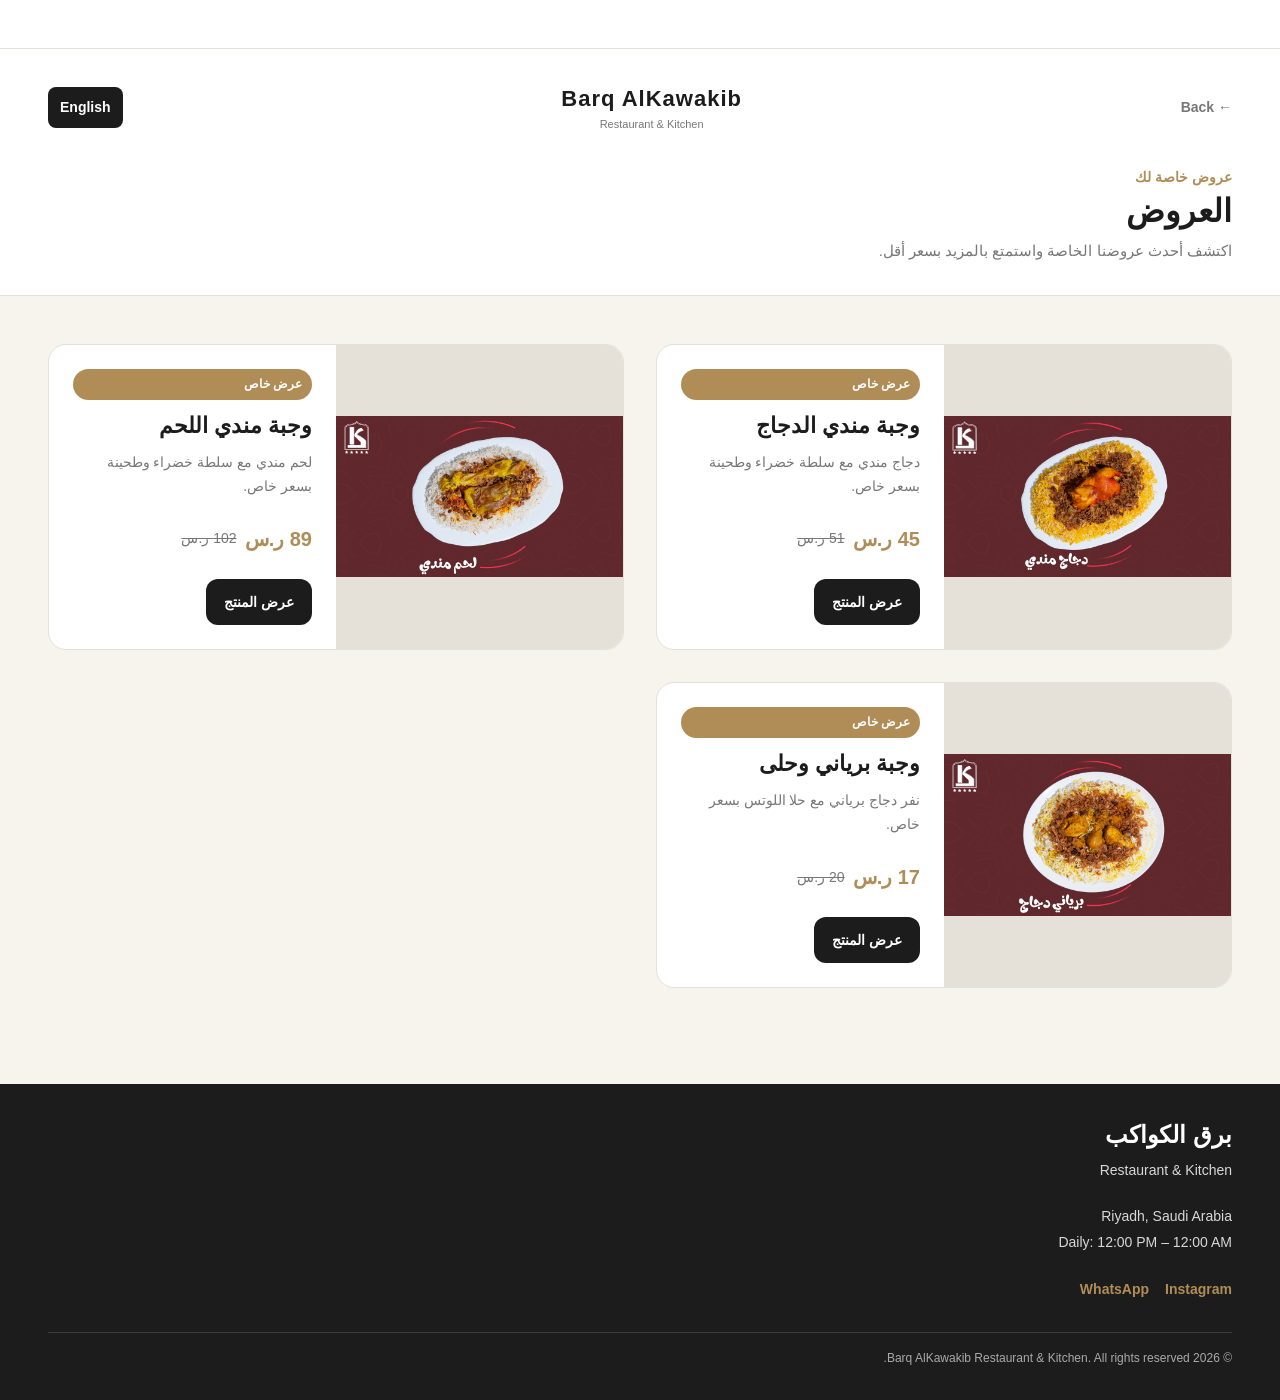
==== commit 54a52bd2: "Update restaurant homepage and Google Maps" ====
--- a/nova-restaurant-menu/offers.html
+++ b/nova-restaurant-menu/offers.html
@@ -12,7 +12,7 @@
 
     <meta
     name="description"
-    content="Discover the latest special offers and exclusive deals from AlKawakib Restaurant & Kitchen."
+    content="Discover the latest special offers and exclusive deals from Barq AlKawakib Restaurant & Kitchen."
 >
 
 <meta
@@ -20,7 +20,7 @@
     content="index, follow"
 >
 
-<title>Special Offers | AlKawakib Restaurant & Kitchen</title>
+<title>Special Offers | Barq AlKawakib Restaurant & Kitchen</title>
 
 
     <!-- CSS -->
@@ -78,7 +78,7 @@
             <div class="offers-brand">
 
                 <span class="brand-name">
-                    AlKawakib
+                    Barq AlKawakib
                 </span>
 
                 <span class="brand-subtitle">
@@ -147,7 +147,9 @@
 
             <div class="footer-brand">
 
-                <h2>AlKawakib</h2>
+                <h2 data-i18n="brand-name">
+    Barq AlKawakib
+</h2>
 
                 <p>
                     Restaurant & Kitchen
@@ -187,7 +189,7 @@
         <div class="footer-bottom">
 
             <p>
-                © 2026 AlKawakib Restaurant & Kitchen.
+                © 2026 Barq AlKawakib Restaurant & Kitchen.
                 All rights reserved.
             </p>
 
--- a/nova-restaurant-menu/css/components.css
+++ b/nova-restaurant-menu/css/components.css
@@ -352,23 +352,36 @@
     font-size: 14px;
 }
 
+
 .restaurant-actions {
     display: flex;
     flex-wrap: wrap;
     gap: var(--space-sm);
-}
-
-.restaurant-actions button {
+    margin-top: var(--space-md);
+}
+
+.restaurant-actions .restaurant-button {
+    display: inline-flex;
+    align-items: center;
+    justify-content: center;
     padding: 11px 16px;
+    border: 1px solid var(--color-primary);
     border-radius: var(--radius-md);
     background: var(--color-primary);
     color: var(--color-surface);
+    font-size: 14px;
+    font-weight: 700;
+    text-decoration: none;
+    text-align: center;
     transition: var(--transition);
-}
-
-.restaurant-actions button:hover {
+    cursor: pointer;
+}
+
+.restaurant-actions .restaurant-button:hover {
     opacity: 0.9;
-}
+    transform: translateY(-1px);
+}
+
 
 /* ==============================
    QUICK MENU HEADER
@@ -1549,10 +1562,21 @@
     gap: var(--space-md);
 }
 
+
 .home-brand {
     display: flex;
     flex-direction: column;
-}
+    align-items: center;
+    gap: 6px;
+}
+
+.home-brand-logo {
+    display: block;
+    width: 80px;
+    height: 80px;
+    object-fit: contain;
+}
+
 
 .home-brand .brand-name {
     font-size: 24px;
@@ -1564,4 +1588,599 @@
     color: var(--color-text-secondary);
     font-size: 11px;
     line-height: 1.3;
-}+}
+
+/* ==============================
+   HOME HEADER ACTIONS
+============================== */
+
+.home-header-actions {
+    display: flex;
+    align-items: center;
+    gap: var(--space-sm);
+}
+
+
+/* WhatsApp Button */
+
+.whatsapp-button {
+    width: 40px;
+    height: 40px;
+
+    display: flex;
+    align-items: center;
+    justify-content: center;
+
+    border-radius: 50%;
+
+    color: var(--color-primary);
+    background: transparent;
+
+    transition: var(--transition);
+}
+
+.whatsapp-button svg {
+    width: 23px;
+    height: 23px;
+
+    fill: currentColor;
+}
+
+.whatsapp-button:hover {
+    color: var(--color-accent);
+    transform: translateY(-1px);
+}
+
+/* ==============================
+   QUICK MENU - PREMIUM ITEM
+============================== */
+
+.quick-menu-item-premium {
+    direction: ltr;
+
+    display: grid;
+    grid-template-columns: 120px minmax(0, 1fr) auto 42px;
+    align-items: center;
+
+    gap: 18px;
+
+    min-height: 124px;
+
+    padding: 12px;
+
+    background: var(--color-surface);
+
+    border: 1px solid rgba(229, 225, 216, 0.85);
+    border-radius: 20px;
+
+    color: var(--color-text);
+    text-decoration: none;
+
+    box-shadow:
+        0 4px 14px rgba(28, 28, 28, 0.05);
+
+    transition:
+        transform var(--transition),
+        box-shadow var(--transition);
+}
+
+
+/* ==============================
+   PRODUCT IMAGE
+============================== */
+
+.quick-menu-item-premium .quick-menu-item-image {
+    width: 120px;
+    height: 96px;
+
+    overflow: hidden;
+
+    border-radius: 15px;
+
+    background: var(--color-background);
+}
+
+.quick-menu-item-premium .quick-menu-item-image img {
+    width: 100%;
+    height: 100%;
+
+    display: block;
+
+    object-fit: cover;
+}
+
+
+/* ==============================
+   PRODUCT CONTENT
+============================== */
+
+.quick-menu-item-premium .quick-menu-item-content {
+    min-width: 0;
+
+    direction: rtl;
+    text-align: right;
+}
+
+
+/* Product Name */
+
+.quick-menu-item-premium .quick-menu-item-name {
+    margin: 0 0 6px;
+
+    font-size: 20px;
+    font-weight: 700;
+
+    line-height: 1.4;
+
+    color: var(--color-text);
+}
+
+
+/* Product Description */
+
+.quick-menu-item-premium .quick-menu-item-description {
+    margin: 0;
+
+    font-size: 13px;
+    line-height: 1.65;
+
+    color: var(--color-text-secondary);
+
+    display: -webkit-box;
+    -webkit-line-clamp: 2;
+    -webkit-box-orient: vertical;
+
+    overflow: hidden;
+}
+
+
+/* ==============================
+   PRODUCT PRICE
+============================== */
+
+.quick-menu-item-premium .quick-menu-item-price {
+    direction: rtl;
+
+    white-space: nowrap;
+
+    font-size: 20px;
+    font-weight: 700;
+
+    color: var(--color-accent);
+}
+
+
+/* ==============================
+   ARROW
+============================== */
+
+.quick-menu-item-premium .quick-menu-item-arrow {
+    width: 42px;
+    height: 42px;
+
+    display: flex;
+    align-items: center;
+    justify-content: center;
+
+    border-radius: 50%;
+
+    background: #F4EBDD;
+
+    color: var(--color-accent);
+
+    font-size: 26px;
+    font-weight: 400;
+
+    line-height: 1;
+
+    transition:
+        background var(--transition),
+        color var(--transition),
+        transform var(--transition);
+}
+
+
+/* ==============================
+   HOVER
+============================== */
+
+.quick-menu-item-premium:hover {
+    transform: translateY(-2px);
+
+    box-shadow:
+        0 8px 24px rgba(28, 28, 28, 0.08);
+}
+
+.quick-menu-item-premium:hover .quick-menu-item-arrow {
+    background: var(--color-accent);
+    color: var(--color-surface);
+
+    transform: translateX(-2px);
+}
+
+
+/* ==============================
+   MOBILE
+============================== */
+
+@media (max-width: 767px) {
+
+    .quick-menu-item-premium {
+        grid-template-columns:
+            112px
+            minmax(0, 1fr)
+            auto
+            40px;
+
+        gap: 12px;
+
+        min-height: 124px;
+
+        padding: 11px;
+
+        border-radius: 19px;
+    }
+
+
+    /* Image */
+
+    .quick-menu-item-premium
+    .quick-menu-item-image {
+
+        width: 112px;
+        height: 96px;
+
+        border-radius: 14px;
+    }
+
+
+    /* Name */
+
+    .quick-menu-item-premium
+    .quick-menu-item-name {
+
+        margin-bottom: 5px;
+
+        font-size: 18px;
+
+        line-height: 1.4;
+    }
+
+
+    /* Description */
+
+    .quick-menu-item-premium
+    .quick-menu-item-description {
+
+        font-size: 12px;
+
+        line-height: 1.6;
+
+        -webkit-line-clamp: 2;
+    }
+
+
+    /* Price */
+
+    .quick-menu-item-premium
+    .quick-menu-item-price {
+
+        font-size: 18px;
+    }
+
+
+    /* Arrow */
+
+    .quick-menu-item-premium
+    .quick-menu-item-arrow {
+
+        width: 40px;
+        height: 40px;
+
+        font-size: 23px;
+    }
+
+}
+
+
+/* ==============================
+   SMALL MOBILE
+============================== */
+
+@media (max-width: 390px) {
+
+    .quick-menu-item-premium {
+        grid-template-columns:
+            100px
+            minmax(0, 1fr)
+            auto
+            36px;
+
+        gap: 9px;
+
+        min-height: 116px;
+
+        padding: 9px;
+    }
+
+
+    .quick-menu-item-premium
+    .quick-menu-item-image {
+
+        width: 100px;
+        height: 88px;
+
+        border-radius: 13px;
+    }
+
+
+    .quick-menu-item-premium
+    .quick-menu-item-name {
+
+        font-size: 16px;
+    }
+
+
+    .quick-menu-item-premium
+    .quick-menu-item-description {
+
+        font-size: 11px;
+    }
+
+
+    .quick-menu-item-premium
+    .quick-menu-item-price {
+
+        font-size: 16px;
+    }
+
+
+    .quick-menu-item-premium
+    .quick-menu-item-arrow {
+
+        width: 36px;
+        height: 36px;
+
+        font-size: 21px;
+    }
+
+}
+
+/* ==============================
+   QUICK MENU CATEGORY BANNER
+============================== */
+
+.quick-category-banner {
+    position: relative;
+
+    width: 100%;
+    height: 150px;
+
+    margin-bottom: 18px;
+
+    overflow: hidden;
+
+    border-radius: 18px;
+
+    background: var(--color-primary);
+}
+
+
+.quick-category-banner-image {
+    position: absolute;
+
+    inset: 0;
+
+    width: 100%;
+    height: 100%;
+
+    display: block;
+
+    object-fit: cover;
+}
+
+
+/* Dark overlay */
+
+.quick-category-banner-overlay {
+    position: absolute;
+
+    inset: 0;
+
+    background:
+        linear-gradient(
+            90deg,
+            rgba(28, 28, 28, 0.15),
+            rgba(28, 28, 28, 0.88)
+        );
+}
+
+
+/* Banner text */
+
+.quick-category-banner-content {
+    position: absolute;
+
+    inset: 0;
+
+    z-index: 2;
+
+    display: flex;
+
+    flex-direction: column;
+
+    justify-content: center;
+
+    align-items: flex-end;
+
+    padding: 24px;
+
+    text-align: right;
+
+    direction: rtl;
+
+    color: var(--color-surface);
+}
+
+
+.quick-category-banner-content h3 {
+    margin: 0 0 6px;
+
+    font-size: 28px;
+
+    font-weight: 700;
+
+    line-height: 1.2;
+}
+
+
+.quick-category-banner-content p {
+    margin: 0;
+
+    font-size: 13px;
+
+    line-height: 1.5;
+
+    color: rgba(255, 255, 255, 0.9);
+}
+
+
+/* ==============================
+   QUICK MENU CARD SPACING
+============================== */
+
+.quick-products-list {
+    display: flex;
+
+    flex-direction: column;
+
+    gap: 5px;
+}
+
+
+/* ==============================
+   MOBILE
+============================== */
+
+@media (max-width: 767px) {
+
+    .quick-category-banner {
+        height: 145px;
+
+        margin-bottom: 18px;
+
+        border-radius: 16px;
+    }
+
+
+    .quick-category-banner-content {
+        padding: 20px;
+    }
+
+
+    .quick-category-banner-content h3 {
+        font-size: 26px;
+    }
+
+
+    .quick-category-banner-content p {
+        font-size: 12px;
+    }
+
+
+    .quick-products-list {
+        gap: 14px;
+    }
+
+   /* ==============================
+   QUICK MENU - CHICKEN BANNER
+============================== */
+
+.quick-category-banner {
+    width: 100%;
+
+    margin-bottom: 18px;
+
+    overflow: hidden;
+
+    border-radius: 18px;
+
+    background: var(--color-primary);
+
+    line-height: 0;
+}
+
+
+.quick-category-banner-image {
+    width: 100%;
+    height: auto;
+
+    display: block;
+
+    object-fit: contain;
+}
+
+
+/* Mobile */
+
+@media (max-width: 767px) {
+
+    .quick-category-banner {
+        margin-bottom: 18px;
+
+        border-radius: 16px;
+    }
+
+}
+
+/* ==============================
+   QUICK PRODUCTS - MOBILE SPACING
+============================== */
+
+@media (max-width: 767px) {
+    .quick-products-list {
+        gap: 5px;
+    }
+}
+.restaurant-actions .restaurant-button {
+    gap: 8px;
+}
+
+.restaurant-map-section {
+    margin-top: var(--space-lg);
+    padding-top: var(--space-md);
+    border-top: 1px solid var(--color-border);
+}
+
+.restaurant-map-section h3 {
+    margin-bottom: var(--space-sm);
+    font-size: 16px;
+    font-weight: 700;
+}
+
+.restaurant-map-section .restaurant-button {
+    display: inline-flex;
+    align-items: center;
+    justify-content: center;
+    gap: 8px;
+}
+
+.restaurant-map-frame {
+    display: block;
+    width: 100%;
+    height: 240px;
+    margin: var(--space-md) 0;
+    border: 0;
+    border-radius: var(--radius-md);
+}
+
+.restaurant-map-section .restaurant-button {
+    display: inline-flex;
+    align-items: center;
+    justify-content: center;
+    width: 100%;
+    box-sizing: border-box;
+    gap: 8px;
+}
+
+}
--- a/nova-restaurant-menu/css/responsive.css
+++ b/nova-restaurant-menu/css/responsive.css
@@ -283,12 +283,7 @@
         align-self: flex-start;
     }
 
-}
-
-
-    .offer-page-button {
-        align-self: flex-start;
-    }
+
 
 }
 
@@ -312,4 +307,104 @@
         min-height: 300px;
     }
 
+}
+
+/* ==============================
+   MOBILE HOME - COMPACT SPACING
+============================== */
+
+@media (max-width: 767px) {
+
+    #welcome-section {
+        padding-top: 28px;
+        padding-bottom: 8px;
+    }
+
+    #search-section {
+        padding-top: 8px;
+        padding-bottom: 8px;
+    }
+
+    #quick-menu-section {
+        padding-top: 8px;
+        padding-bottom: var(--space-lg);
+    }
+
+    /* ==============================
+   FIX - CHICKEN BANNER HEIGHT
+============================== */
+
+.quick-category-banner {
+    width: 100%;
+    height: auto !important;
+    min-height: 0 !important;
+
+    margin-bottom: 18px;
+
+    padding: 0 !important;
+
+    overflow: hidden;
+
+    border-radius: 18px;
+
+    background: transparent !important;
+
+    line-height: 0;
+}
+
+.quick-category-banner-image {
+    display: block;
+
+    width: 100%;
+    height: auto !important;
+    min-height: 0 !important;
+
+    object-fit: contain;
+}
+
+/* ==============================
+   QUICK MENU - MOBILE BANNER FIX
+============================== */
+
+@media (max-width: 767px) {
+
+    .quick-category-banner {
+        display: block !important;
+
+        width: 100% !important;
+        height: auto !important;
+        min-height: 0 !important;
+
+        padding: 0 !important;
+        margin-bottom: 18px !important;
+
+        overflow: hidden !important;
+
+        visibility: visible !important;
+        opacity: 1 !important;
+
+        background: transparent !important;
+    }
+
+
+    .quick-category-banner-image {
+    display: block !important;
+    position: static !important;
+
+    width: 100% !important;
+    height: auto !important;
+    min-height: 0 !important;
+
+    visibility: visible !important;
+    opacity: 1 !important;
+
+    object-fit: contain !important;
+}
+
+}
+
+#quick-menu-content {
+    padding-top: 8px !important;
+}
+
 }
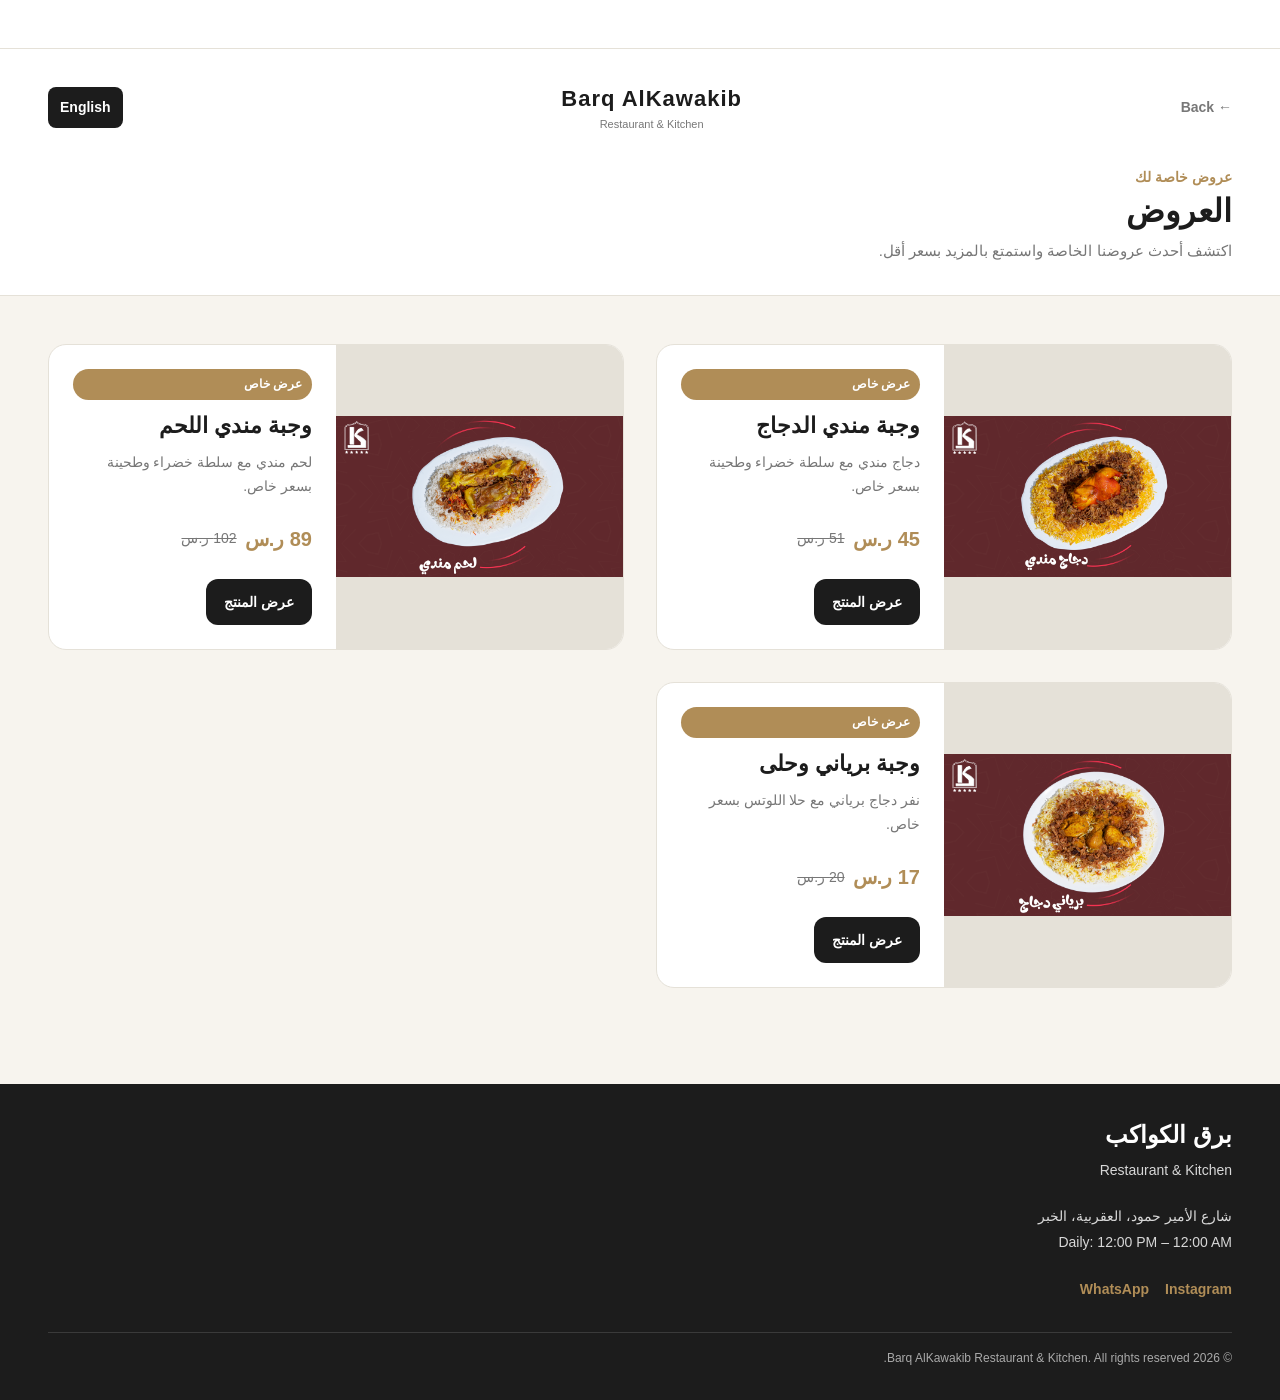
==== commit 8f796de7: "Update restaurant homepage design" ====
--- a/nova-restaurant-menu/offers.html
+++ b/nova-restaurant-menu/offers.html
@@ -161,7 +161,7 @@
             <div class="footer-contact">
 
                 <p>
-                    Riyadh, Saudi Arabia
+                    شارع الأمير حمود، العقربية، الخبر 
                 </p>
 
                 <p>
--- a/nova-restaurant-menu/css/components.css
+++ b/nova-restaurant-menu/css/components.css
@@ -141,7 +141,8 @@
 ============================== */
 
 #categories-section {
-    padding-block: var(--space-xl);
+    padding-top: 8px;
+    padding-bottom: var(--space-xl);
 }
 
 .section-heading {
@@ -1560,6 +1561,7 @@
     align-items: center;
     justify-content: space-between;
     gap: var(--space-md);
+    position: relative;
 }
 
 
@@ -1568,6 +1570,7 @@
     flex-direction: column;
     align-items: center;
     gap: 6px;
+    padding-top: 22px;
 }
 
 .home-brand-logo {
@@ -1575,6 +1578,13 @@
     width: 80px;
     height: 80px;
     object-fit: contain;
+    margin-inline: auto;
+    
+
+    position: absolute;
+    left: 50%;
+    top: 0;
+    transform: translateX(-50%);
 }
 
 
